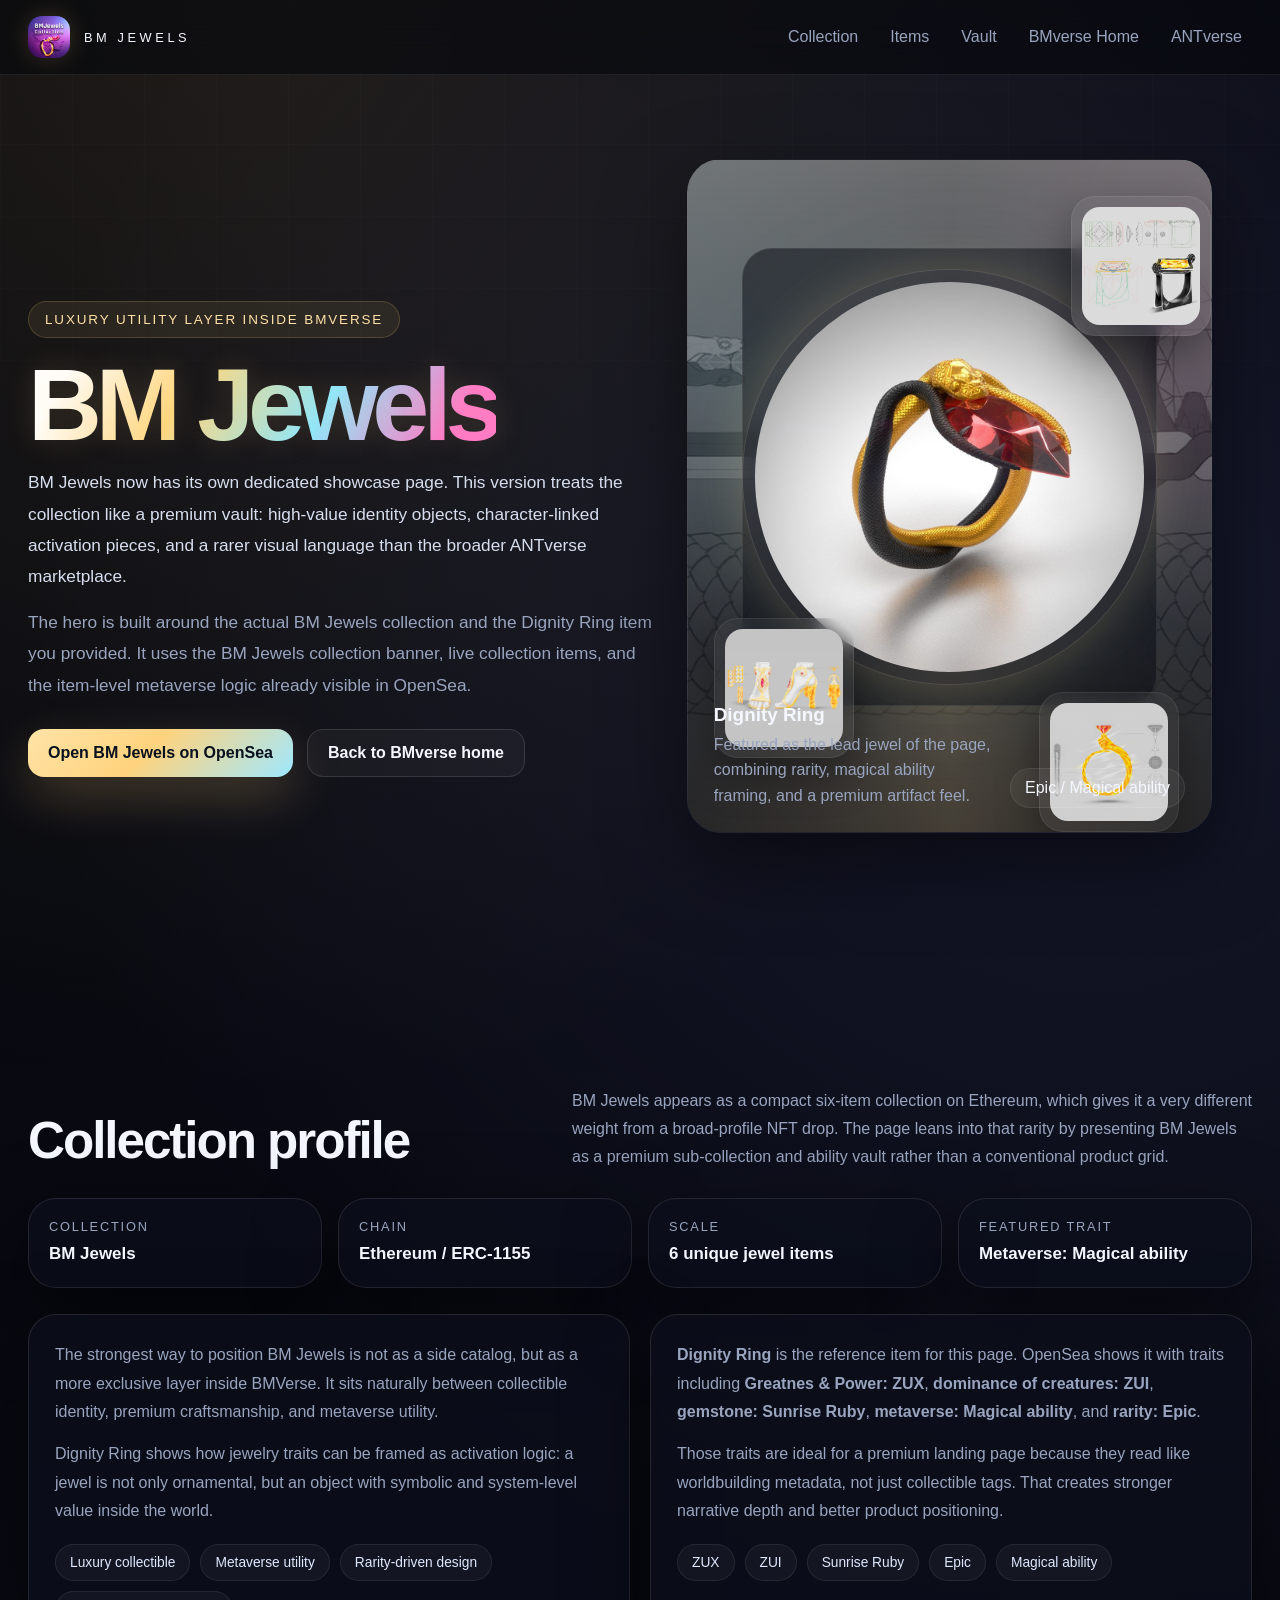
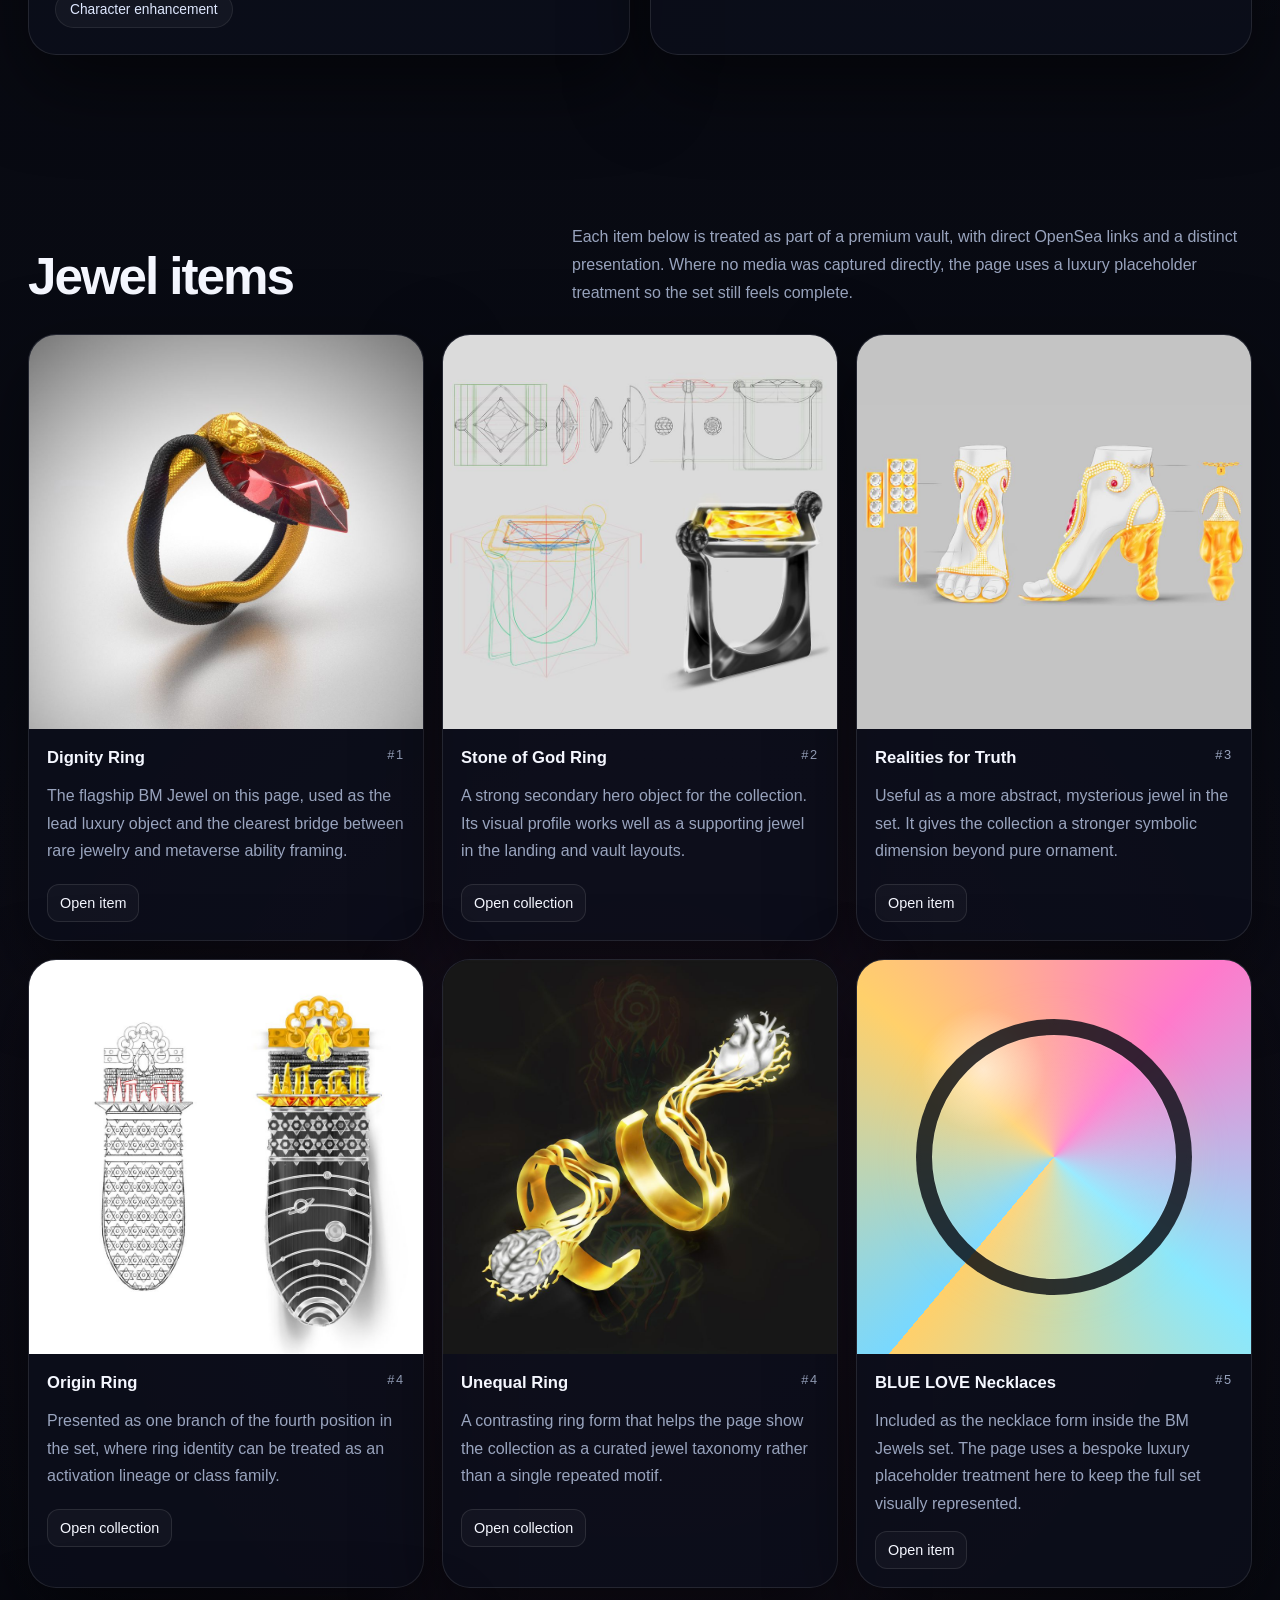
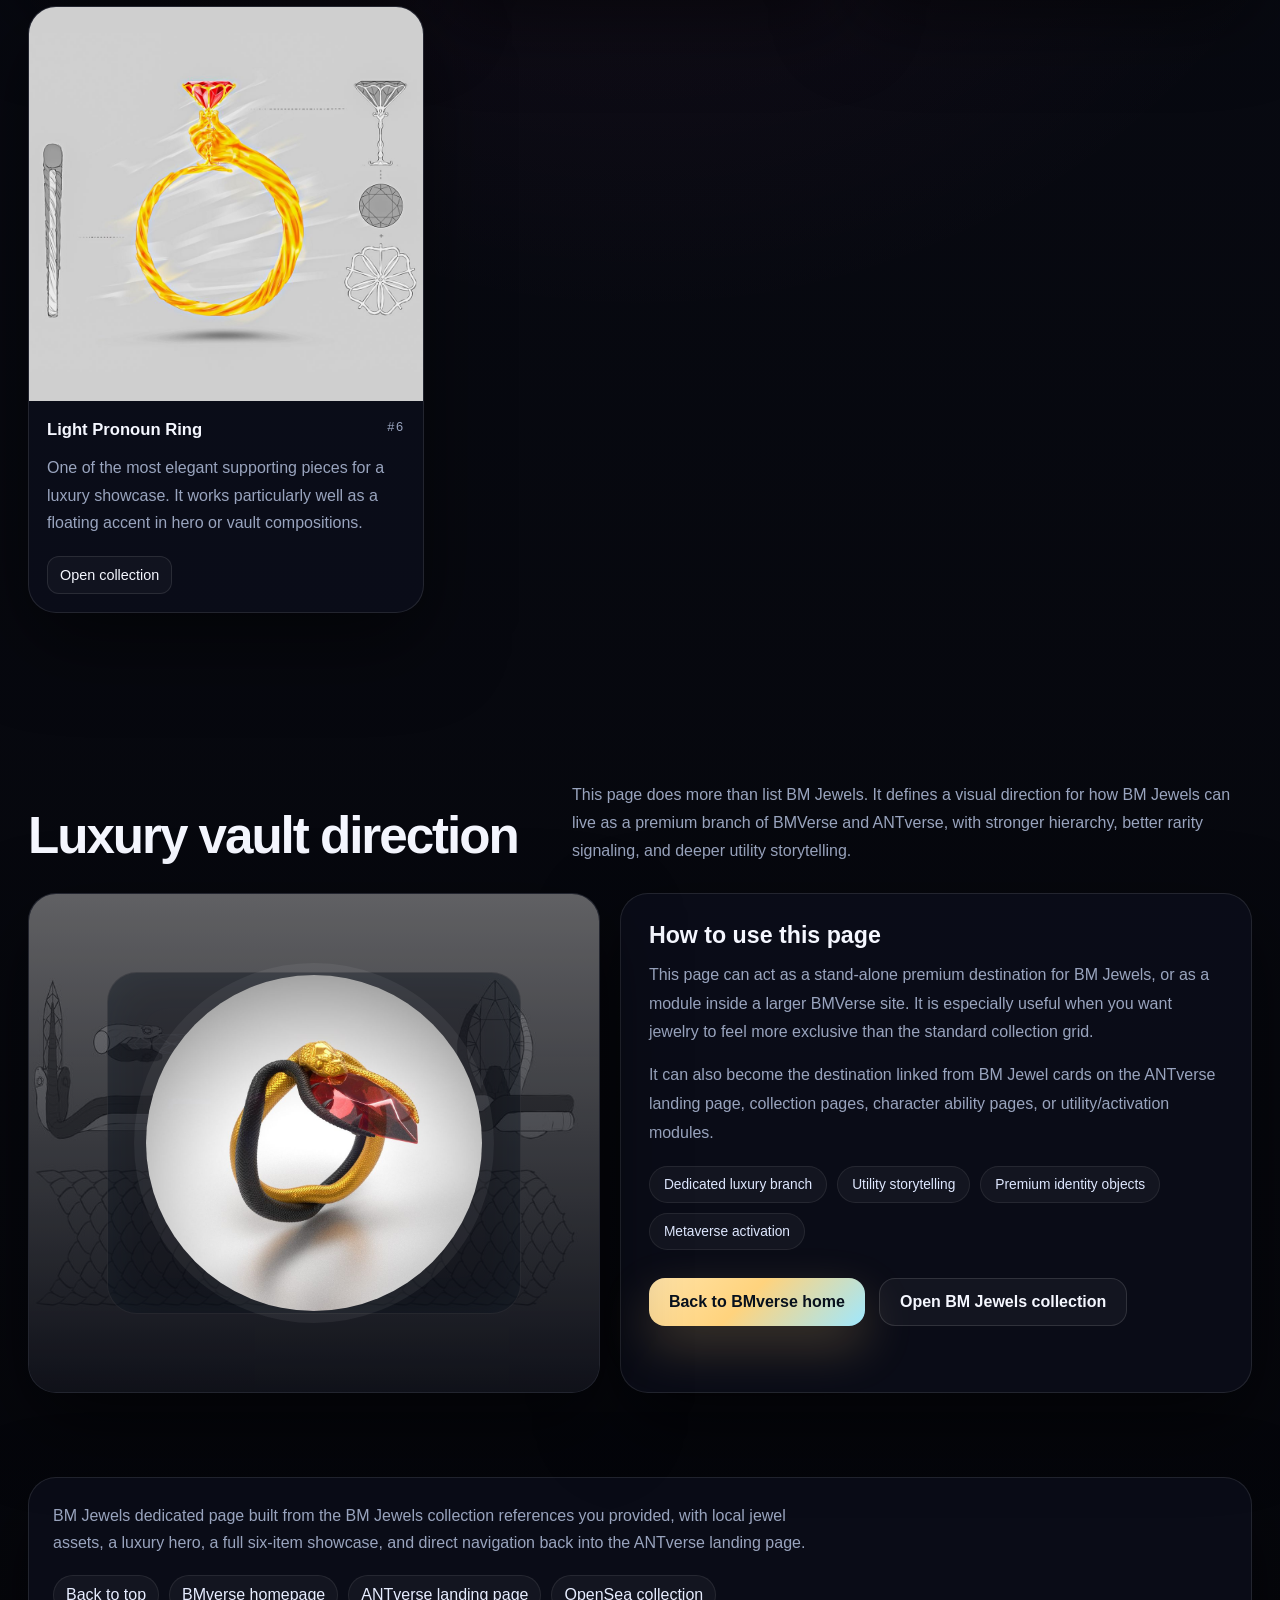
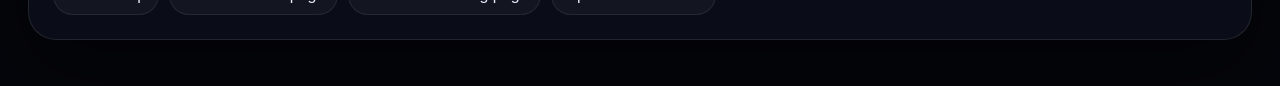
==== bm_jewels.html @ e2ac5c3d "Deploy BMverse site and pages" ====
<!DOCTYPE html>
<html lang="en">
<head>
  <meta charset="UTF-8" />
  <meta name="viewport" content="width=device-width, initial-scale=1.0" />
  <title>BM Jewels</title>
  <style>
    :root{
      --bg:#05060b;
      --bg2:#0d1020;
      --panel:rgba(12,15,27,.78);
      --line:rgba(255,255,255,.1);
      --text:#f5f7ff;
      --muted:#99a4be;
      --gold:#ffd37d;
      --cyan:#8ce8ff;
      --pink:#ff6bc7;
      --blue:#7e8dff;
      --shadow:0 30px 80px rgba(0,0,0,.5);
    }
    *{box-sizing:border-box}
    html{scroll-behavior:smooth}
    body{
      margin:0;
      color:var(--text);
      font-family:Inter,Segoe UI,Arial,sans-serif;
      background:
        radial-gradient(circle at 20% 0%, rgba(255,211,125,.1), transparent 22%),
        radial-gradient(circle at 85% 12%, rgba(126,141,255,.12), transparent 24%),
        radial-gradient(circle at 50% 56%, rgba(255,107,199,.08), transparent 28%),
        linear-gradient(180deg,#06070d 0%, #090b14 48%, #05060b 100%);
      overflow-x:hidden;
    }
    body::before{
      content:"";
      position:fixed;
      inset:0;
      background:
        linear-gradient(rgba(255,255,255,.028) 1px, transparent 1px),
        linear-gradient(90deg, rgba(255,255,255,.028) 1px, transparent 1px);
      background-size:72px 72px;
      mask-image:linear-gradient(180deg, rgba(0,0,0,.66), transparent 88%);
      pointer-events:none;
    }
    a{color:inherit}
    .nav{
      position:sticky;
      top:0;
      z-index:30;
      backdrop-filter:blur(16px);
      background:rgba(5,7,12,.6);
      border-bottom:1px solid rgba(255,255,255,.08);
    }
    .nav-inner, section, footer{
      max-width:1320px;
      margin:0 auto;
      padding-left:28px;
      padding-right:28px;
    }
    .nav-inner{
      min-height:74px;
      display:flex;
      align-items:center;
      justify-content:space-between;
      gap:18px;
    }
    .brand{
      display:flex;
      align-items:center;
      gap:14px;
      letter-spacing:.28em;
      text-transform:uppercase;
      font-size:.8rem;
    }
    .brand img{
      width:42px;
      height:42px;
      border-radius:14px;
      box-shadow:0 0 24px rgba(255,211,125,.18);
    }
    .nav-links{
      display:flex;
      flex-wrap:wrap;
      gap:12px;
    }
    .nav-links a{
      text-decoration:none;
      color:var(--muted);
      padding:8px 10px;
      border-radius:10px;
      transition:.25s ease;
    }
    .nav-links a:hover{
      color:var(--text);
      background:rgba(255,255,255,.04);
    }
    section{padding-top:84px; padding-bottom:84px}
    .hero{
      min-height:calc(100vh - 74px);
      display:grid;
      grid-template-columns:1.05fr .95fr;
      gap:34px;
      align-items:center;
    }
    .eyebrow{
      display:inline-flex;
      padding:10px 16px;
      border-radius:999px;
      border:1px solid rgba(255,211,125,.18);
      background:rgba(255,211,125,.08);
      color:#ffe2a7;
      text-transform:uppercase;
      font-size:.84rem;
      letter-spacing:.14em;
    }
    h1{
      margin:18px 0 14px;
      font-size:clamp(3.6rem,8vw,7rem);
      line-height:.95;
      letter-spacing:-.06em;
    }
    .gradient{
      background:linear-gradient(120deg,#ffffff 10%, #ffd77f 34%, #8ce8ff 62%, #ff78c8 88%);
      -webkit-background-clip:text;
      background-clip:text;
      color:transparent;
      text-shadow:0 0 30px rgba(255,211,125,.15);
    }
    .lead{
      color:#d7deee;
      line-height:1.82;
      font-size:1.08rem;
      max-width:720px;
      margin:0 0 14px;
    }
    .lead.alt{color:var(--muted)}
    .cta-row{
      display:flex;
      flex-wrap:wrap;
      gap:14px;
      margin-top:28px;
    }
    .btn{
      display:inline-flex;
      align-items:center;
      justify-content:center;
      text-decoration:none;
      padding:14px 20px;
      border-radius:16px;
      font-weight:700;
      transition:transform .25s ease, box-shadow .25s ease;
    }
    .btn:hover{transform:translateY(-2px)}
    .btn.primary{
      color:#08111d;
      background:linear-gradient(135deg,#ffe3a8,#ffd37d 45%,#9fe8ff);
      box-shadow:0 20px 50px rgba(255,211,125,.22);
    }
    .btn.secondary{
      color:var(--text);
      border:1px solid rgba(255,255,255,.12);
      background:rgba(255,255,255,.04);
    }
    .hero-visual{
      position:relative;
      min-height:760px;
    }
    .hero-frame{
      position:absolute;
      inset:0 40px 86px 0;
      overflow:hidden;
      border-radius:34px;
      border:1px solid rgba(255,255,255,.08);
      background:
        linear-gradient(180deg, rgba(7,10,18,.18), rgba(7,10,18,.88)),
        url('assets/antverse/bmjewels/collection_banner.jpg') center/cover no-repeat;
      box-shadow:var(--shadow);
    }
    .hero-frame::before{
      content:"";
      position:absolute;
      inset:-18%;
      background:conic-gradient(from 180deg, rgba(255,211,125,.2), transparent, rgba(140,232,255,.13), transparent, rgba(255,107,199,.12), transparent, rgba(255,211,125,.2));
      animation:spin 18s linear infinite;
      mix-blend-mode:screen;
    }
    .hero-ring{
      position:absolute;
      inset:88px 54px 126px 54px;
      display:flex;
      align-items:center;
      justify-content:center;
      z-index:2;
      border-radius:30px;
      background:rgba(8,11,18,.5);
      border:1px solid rgba(255,255,255,.08);
      backdrop-filter:blur(12px);
    }
    .hero-ring img{
      width:min(100%, 450px);
      aspect-ratio:1/1;
      object-fit:cover;
      border-radius:50%;
      border:12px solid rgba(255,255,255,.06);
      box-shadow:
        0 0 0 1px rgba(255,255,255,.08),
        0 0 50px rgba(255,211,125,.2),
        0 0 120px rgba(140,232,255,.1);
    }
    .float-card{
      position:absolute;
      width:140px;
      height:140px;
      padding:10px;
      border-radius:24px;
      overflow:hidden;
      background:rgba(255,255,255,.04);
      border:1px solid rgba(255,255,255,.08);
      backdrop-filter:blur(10px);
      box-shadow:0 18px 40px rgba(0,0,0,.36);
      animation:float 8s ease-in-out infinite;
      z-index:3;
    }
    .float-card img{
      width:100%;
      height:100%;
      object-fit:cover;
      border-radius:18px;
      display:block;
    }
    .f1{top:36px; right:0}
    .f2{right:32px; bottom:0; animation-delay:-2s}
    .f3{left:26px; bottom:74px; animation-delay:-4s}
    .hero-note{
      position:absolute;
      left:26px;
      right:26px;
      bottom:24px;
      z-index:4;
      display:flex;
      justify-content:space-between;
      gap:16px;
      align-items:end;
    }
    .hero-note strong{display:block; margin-bottom:6px; font-size:1.18rem}
    .hero-note span{color:var(--muted); line-height:1.58; max-width:420px}
    .pill{
      padding:10px 14px;
      border-radius:999px;
      background:rgba(255,255,255,.05);
      border:1px solid rgba(255,255,255,.08);
      white-space:nowrap;
    }
    .section-head{
      display:flex;
      justify-content:space-between;
      align-items:end;
      gap:20px;
      margin-bottom:28px;
    }
    .section-head h2{
      margin:0;
      font-size:clamp(2rem,4vw,3.5rem);
      letter-spacing:-.04em;
    }
    .section-head p{
      margin:0;
      color:var(--muted);
      line-height:1.74;
      max-width:680px;
    }
    .card{
      background:var(--panel);
      border:1px solid var(--line);
      border-radius:28px;
      box-shadow:var(--shadow);
    }
    .stats{
      display:grid;
      grid-template-columns:repeat(4,minmax(0,1fr));
      gap:16px;
    }
    .stat{
      padding:20px;
    }
    .stat span{
      display:block;
      color:var(--muted);
      font-size:.8rem;
      letter-spacing:.14em;
      text-transform:uppercase;
      margin-bottom:8px;
    }
    .stat strong{
      font-size:1.06rem;
      line-height:1.45;
    }
    .intro-grid{
      display:grid;
      grid-template-columns:1fr 1fr;
      gap:20px;
      margin-top:26px;
    }
    .intro-copy,
    .trait-panel{
      padding:26px;
    }
    .intro-copy p,
    .trait-panel p{
      margin:0 0 14px;
      color:var(--muted);
      line-height:1.78;
    }
    .tag-row{
      display:flex;
      flex-wrap:wrap;
      gap:10px;
      margin-top:18px;
    }
    .tag{
      padding:10px 14px;
      border-radius:999px;
      background:rgba(255,255,255,.04);
      border:1px solid rgba(255,255,255,.08);
      color:#dfe8ff;
      font-size:.86rem;
    }
    .items-grid{
      display:grid;
      grid-template-columns:repeat(3,minmax(0,1fr));
      gap:18px;
    }
    .item-card{
      overflow:hidden;
      transition:transform .3s ease, border-color .3s ease, box-shadow .3s ease;
    }
    .item-card:hover{
      transform:translateY(-6px);
      border-color:rgba(255,211,125,.18);
      box-shadow:0 34px 90px rgba(0,0,0,.55);
    }
    .item-media{
      aspect-ratio:1/1;
      position:relative;
      overflow:hidden;
      background:linear-gradient(180deg, rgba(255,255,255,.06), rgba(255,255,255,.02));
    }
    .item-media img{
      width:100%;
      height:100%;
      object-fit:cover;
      display:block;
      transition:transform .6s ease;
    }
    .item-card:hover .item-media img{transform:scale(1.06)}
    .item-media.placeholder{
      display:flex;
      align-items:center;
      justify-content:center;
      background:
        radial-gradient(circle at 32% 28%, rgba(255,255,255,.6), transparent 16%),
        conic-gradient(from 220deg, #78d8ff, #ffd06b, #ff7acb, #89e8ff, #ffd06b);
      position:relative;
    }
    .item-media.placeholder::before{
      content:"";
      width:62%;
      height:62%;
      border-radius:50%;
      border:16px solid rgba(8,10,16,.82);
      box-shadow:
        inset 0 0 0 1px rgba(255,255,255,.08),
        0 0 40px rgba(255,211,125,.18);
      background:radial-gradient(circle, rgba(255,255,255,.18), rgba(255,255,255,.02));
    }
    .item-body{
      padding:18px;
    }
    .item-top{
      display:flex;
      justify-content:space-between;
      gap:12px;
      align-items:start;
      margin-bottom:12px;
    }
    .item-top strong{
      font-size:1.04rem;
      line-height:1.38;
    }
    .item-top span{
      color:var(--muted);
      font-size:.8rem;
      text-transform:uppercase;
      letter-spacing:.14em;
    }
    .item-body p{
      margin:0 0 14px;
      color:var(--muted);
      line-height:1.72;
      min-height:88px;
    }
    .item-links{
      display:flex;
      flex-wrap:wrap;
      gap:10px;
    }
    .ghost{
      text-decoration:none;
      color:var(--text);
      padding:10px 12px;
      border-radius:12px;
      border:1px solid rgba(255,255,255,.1);
      background:rgba(255,255,255,.03);
      font-size:.9rem;
      transition:.25s ease;
    }
    .ghost:hover{
      border-color:rgba(255,211,125,.2);
      background:rgba(255,211,125,.07);
    }
    .vault{
      display:grid;
      grid-template-columns:.95fr 1.05fr;
      gap:20px;
      align-items:stretch;
    }
    .vault-visual{
      min-height:500px;
      position:relative;
      overflow:hidden;
      padding:18px;
    }
    .vault-visual::before{
      content:"";
      position:absolute;
      inset:0;
      background:
        linear-gradient(180deg, rgba(8,10,18,.12), rgba(8,10,18,.92)),
        url('assets/antverse/bmjewels/collection_banner.jpg') center/cover no-repeat;
      opacity:.85;
    }
    .vault-core{
      position:absolute;
      inset:78px;
      border-radius:30px;
      border:1px solid rgba(255,255,255,.08);
      background:rgba(8,10,18,.46);
      display:flex;
      align-items:center;
      justify-content:center;
      box-shadow:inset 0 0 50px rgba(140,232,255,.05);
    }
    .vault-core img{
      width:min(100%, 360px);
      aspect-ratio:1/1;
      object-fit:cover;
      border-radius:50%;
      border:12px solid rgba(255,255,255,.06);
    }
    .vault-copy{
      padding:28px;
    }
    .vault-copy h3{
      margin:0 0 12px;
      font-size:1.45rem;
    }
    .vault-copy p{
      margin:0 0 14px;
      color:var(--muted);
      line-height:1.8;
    }
    footer{
      padding-top:0;
      padding-bottom:46px;
    }
    .footer-card{
      padding:24px;
      display:flex;
      justify-content:space-between;
      gap:18px;
      flex-wrap:wrap;
    }
    .footer-card p{
      margin:0;
      color:var(--muted);
      line-height:1.72;
      max-width:760px;
    }
    .footer-links{
      display:flex;
      flex-wrap:wrap;
      gap:10px;
    }
    .footer-links a{
      text-decoration:none;
      color:#e7edff;
      padding:10px 12px;
      border-radius:999px;
      background:rgba(255,255,255,.04);
      border:1px solid rgba(255,255,255,.08);
    }
    [data-reveal]{
      opacity:0;
      transform:translateY(24px);
      transition:opacity .8s ease, transform .8s ease;
    }
    [data-reveal].visible{
      opacity:1;
      transform:none;
    }
    @keyframes float{
      0%,100%{transform:translateY(0)}
      50%{transform:translateY(-14px)}
    }
    @keyframes spin{
      from{transform:rotate(0deg)}
      to{transform:rotate(360deg)}
    }
    @media (max-width:1120px){
      .hero,.intro-grid,.vault,.section-head{grid-template-columns:1fr}
      .stats,.items-grid{grid-template-columns:repeat(2,minmax(0,1fr))}
      .hero-note{flex-direction:column; align-items:flex-start}
    }
    @media (max-width:760px){
      .nav-inner, section, footer{padding-left:18px; padding-right:18px}
      .nav-links{display:none}
      .stats,.items-grid{grid-template-columns:1fr}
      .hero-visual{min-height:760px}
      .hero-frame{inset:0 0 180px 0}
      .hero-ring{inset:90px 24px 150px 24px}
      .float-card{width:104px; height:104px}
      .vault-core{inset:50px}
    }
  </style>
</head>
<body id="top">
  <nav class="nav">
    <div class="nav-inner">
      <a class="brand" href="index.html" style="text-decoration:none;color:inherit">
        <img src="assets/antverse/bmjewels/collection_logo.png" alt="BM Jewels logo" />
        <span>BM Jewels</span>
      </a>
      <div class="nav-links">
        <a href="#collection">Collection</a>
        <a href="#items">Items</a>
        <a href="#vault">Vault</a>
        <a href="index.html">BMverse Home</a>
        <a href="antverse_one_page.html">ANTverse</a>
      </div>
    </div>
  </nav>

  <section class="hero">
    <div data-reveal>
      <div class="eyebrow">Luxury utility layer inside BMVerse</div>
      <h1><span class="gradient">BM Jewels</span></h1>
      <p class="lead">BM Jewels now has its own dedicated showcase page. This version treats the collection like a premium vault: high-value identity objects, character-linked activation pieces, and a rarer visual language than the broader ANTverse marketplace.</p>
      <p class="lead alt">The hero is built around the actual BM Jewels collection and the Dignity Ring item you provided. It uses the BM Jewels collection banner, live collection items, and the item-level metaverse logic already visible in OpenSea.</p>
      <div class="cta-row">
        <a class="btn primary" href="https://opensea.io/zh-CN/collection/bm-jewels/activity?search[stringTraits][0][name]=metaverse&search[stringTraits][0][values][0]=Magical+ability&search[sortAscending]=true&search[sortBy]=UNIT_PRICE&tab=items" target="_blank" rel="noreferrer">Open BM Jewels on OpenSea</a>
        <a class="btn secondary" href="index.html">Back to BMverse home</a>
      </div>
    </div>

    <div class="hero-visual" data-reveal>
      <div class="hero-frame">
        <div class="hero-ring">
          <img src="assets/antverse/bmjewels/dignity_ring.jpg" alt="Dignity Ring" />
        </div>
        <div class="float-card f1"><img src="assets/antverse/bmjewels/stone_of_god_ring.jpg" alt="Stone of God Ring" /></div>
        <div class="float-card f2"><img src="assets/antverse/bmjewels/light_pronoun_ring.jpg" alt="Light Pronoun Ring" /></div>
        <div class="float-card f3"><img src="assets/antverse/bmjewels/realities_for_truth.jpg" alt="Realities for Truth" /></div>
        <div class="hero-note">
          <div>
            <strong>Dignity Ring</strong>
            <span>Featured as the lead jewel of the page, combining rarity, magical ability framing, and a premium artifact feel.</span>
          </div>
          <div class="pill">Epic / Magical ability</div>
        </div>
      </div>
    </div>
  </section>

  <section id="collection">
    <div class="section-head" data-reveal>
      <h2>Collection profile</h2>
      <p>BM Jewels appears as a compact six-item collection on Ethereum, which gives it a very different weight from a broad-profile NFT drop. The page leans into that rarity by presenting BM Jewels as a premium sub-collection and ability vault rather than a conventional product grid.</p>
    </div>
    <div class="stats">
      <div class="stat card" data-reveal><span>Collection</span><strong>BM Jewels</strong></div>
      <div class="stat card" data-reveal><span>Chain</span><strong>Ethereum / ERC-1155</strong></div>
      <div class="stat card" data-reveal><span>Scale</span><strong>6 unique jewel items</strong></div>
      <div class="stat card" data-reveal><span>Featured trait</span><strong>Metaverse: Magical ability</strong></div>
    </div>
    <div class="intro-grid">
      <div class="intro-copy card" data-reveal>
        <p>The strongest way to position BM Jewels is not as a side catalog, but as a more exclusive layer inside BMVerse. It sits naturally between collectible identity, premium craftsmanship, and metaverse utility.</p>
        <p>Dignity Ring shows how jewelry traits can be framed as activation logic: a jewel is not only ornamental, but an object with symbolic and system-level value inside the world.</p>
        <div class="tag-row">
          <span class="tag">Luxury collectible</span>
          <span class="tag">Metaverse utility</span>
          <span class="tag">Rarity-driven design</span>
          <span class="tag">Character enhancement</span>
        </div>
      </div>
      <div class="trait-panel card" data-reveal>
        <p><strong>Dignity Ring</strong> is the reference item for this page. OpenSea shows it with traits including <strong>Greatnes &amp; Power: ZUX</strong>, <strong>dominance of creatures: ZUI</strong>, <strong>gemstone: Sunrise Ruby</strong>, <strong>metaverse: Magical ability</strong>, and <strong>rarity: Epic</strong>.</p>
        <p>Those traits are ideal for a premium landing page because they read like worldbuilding metadata, not just collectible tags. That creates stronger narrative depth and better product positioning.</p>
        <div class="tag-row">
          <span class="tag">ZUX</span>
          <span class="tag">ZUI</span>
          <span class="tag">Sunrise Ruby</span>
          <span class="tag">Epic</span>
          <span class="tag">Magical ability</span>
        </div>
      </div>
    </div>
  </section>

  <section id="items">
    <div class="section-head" data-reveal>
      <h2>Jewel items</h2>
      <p>Each item below is treated as part of a premium vault, with direct OpenSea links and a distinct presentation. Where no media was captured directly, the page uses a luxury placeholder treatment so the set still feels complete.</p>
    </div>
    <div class="items-grid">
      <article class="item-card card" id="dignity-ring" data-reveal>
        <div class="item-media"><img src="assets/antverse/bmjewels/dignity_ring.jpg" alt="Dignity Ring" /></div>
        <div class="item-body">
          <div class="item-top"><strong>Dignity Ring</strong><span>#1</span></div>
          <p>The flagship BM Jewel on this page, used as the lead luxury object and the clearest bridge between rare jewelry and metaverse ability framing.</p>
          <div class="item-links">
            <a class="ghost" href="https://opensea.io/zh-CN/item/ethereum/0x495f947276749ce646f68ac8c248420045cb7b5e/94780497993465599050485820079768614914578089821675988125085530589339318222849" target="_blank" rel="noreferrer">Open item</a>
          </div>
        </div>
      </article>

      <article class="item-card card" id="stone-of-god-ring" data-reveal>
        <div class="item-media"><img src="assets/antverse/bmjewels/stone_of_god_ring.jpg" alt="Stone of God Ring" /></div>
        <div class="item-body">
          <div class="item-top"><strong>Stone of God Ring</strong><span>#2</span></div>
          <p>A strong secondary hero object for the collection. Its visual profile works well as a supporting jewel in the landing and vault layouts.</p>
          <div class="item-links">
            <a class="ghost" href="https://opensea.io/zh-CN/collection/bm-jewels/activity?search[stringTraits][0][name]=metaverse&search[stringTraits][0][values][0]=Magical+ability&search[sortAscending]=true&search[sortBy]=UNIT_PRICE&tab=items" target="_blank" rel="noreferrer">Open collection</a>
          </div>
        </div>
      </article>

      <article class="item-card card" id="realities-for-truth" data-reveal>
        <div class="item-media"><img src="assets/antverse/bmjewels/realities_for_truth.jpg" alt="Realities for Truth" /></div>
        <div class="item-body">
          <div class="item-top"><strong>Realities for Truth</strong><span>#3</span></div>
          <p>Useful as a more abstract, mysterious jewel in the set. It gives the collection a stronger symbolic dimension beyond pure ornament.</p>
          <div class="item-links">
            <a class="ghost" href="https://opensea.io/zh-CN/item/ethereum/0x495f947276749ce646f68ac8c248420045cb7b5e/94780497993465599050485820079768614914578089821675988125085530592637853106177" target="_blank" rel="noreferrer">Open item</a>
          </div>
        </div>
      </article>

      <article class="item-card card" id="origin-ring" data-reveal>
        <div class="item-media"><img src="assets/antverse/bmjewels/origin_ring.jpg" alt="Origin Ring" /></div>
        <div class="item-body">
          <div class="item-top"><strong>Origin Ring</strong><span>#4</span></div>
          <p>Presented as one branch of the fourth position in the set, where ring identity can be treated as an activation lineage or class family.</p>
          <div class="item-links">
            <a class="ghost" href="https://opensea.io/zh-CN/collection/bm-jewels/activity?search[stringTraits][0][name]=metaverse&search[stringTraits][0][values][0]=Magical+ability&search[sortAscending]=true&search[sortBy]=UNIT_PRICE&tab=items" target="_blank" rel="noreferrer">Open collection</a>
          </div>
        </div>
      </article>

      <article class="item-card card" id="unequal-ring" data-reveal>
        <div class="item-media"><img src="assets/antverse/bmjewels/unequal_ring.jpg" alt="Unequal Ring" /></div>
        <div class="item-body">
          <div class="item-top"><strong>Unequal Ring</strong><span>#4</span></div>
          <p>A contrasting ring form that helps the page show the collection as a curated jewel taxonomy rather than a single repeated motif.</p>
          <div class="item-links">
            <a class="ghost" href="https://opensea.io/zh-CN/collection/bm-jewels/activity?search[stringTraits][0][name]=metaverse&search[stringTraits][0][values][0]=Magical+ability&search[sortAscending]=true&search[sortBy]=UNIT_PRICE&tab=items" target="_blank" rel="noreferrer">Open collection</a>
          </div>
        </div>
      </article>

      <article class="item-card card" id="blue-love-necklaces" data-reveal>
        <div class="item-media placeholder" aria-label="BLUE LOVE Necklaces luxury placeholder"></div>
        <div class="item-body">
          <div class="item-top"><strong>BLUE LOVE Necklaces</strong><span>#5</span></div>
          <p>Included as the necklace form inside the BM Jewels set. The page uses a bespoke luxury placeholder treatment here to keep the full set visually represented.</p>
          <div class="item-links">
            <a class="ghost" href="https://opensea.io/zh-CN/item/ethereum/0x495f947276749ce646f68ac8c248420045cb7b5e/94780497993465599050485820079768614914578089821675988125085530635518806589441" target="_blank" rel="noreferrer">Open item</a>
          </div>
        </div>
      </article>

      <article class="item-card card" id="light-pronoun-ring" data-reveal>
        <div class="item-media"><img src="assets/antverse/bmjewels/light_pronoun_ring.jpg" alt="Light Pronoun Ring" /></div>
        <div class="item-body">
          <div class="item-top"><strong>Light Pronoun Ring</strong><span>#6</span></div>
          <p>One of the most elegant supporting pieces for a luxury showcase. It works particularly well as a floating accent in hero or vault compositions.</p>
          <div class="item-links">
            <a class="ghost" href="https://opensea.io/zh-CN/collection/bm-jewels/activity?search[stringTraits][0][name]=metaverse&search[stringTraits][0][values][0]=Magical+ability&search[sortAscending]=true&search[sortBy]=UNIT_PRICE&tab=items" target="_blank" rel="noreferrer">Open collection</a>
          </div>
        </div>
      </article>
    </div>
  </section>

  <section id="vault">
    <div class="section-head" data-reveal>
      <h2>Luxury vault direction</h2>
      <p>This page does more than list BM Jewels. It defines a visual direction for how BM Jewels can live as a premium branch of BMVerse and ANTverse, with stronger hierarchy, better rarity signaling, and deeper utility storytelling.</p>
    </div>
    <div class="vault">
      <div class="vault-visual card" data-reveal>
        <div class="vault-core">
          <img src="assets/antverse/bmjewels/dignity_ring.jpg" alt="Dignity Ring vault view" />
        </div>
      </div>
      <div class="vault-copy card" data-reveal>
        <h3>How to use this page</h3>
        <p>This page can act as a stand-alone premium destination for BM Jewels, or as a module inside a larger BMVerse site. It is especially useful when you want jewelry to feel more exclusive than the standard collection grid.</p>
        <p>It can also become the destination linked from BM Jewel cards on the ANTverse landing page, collection pages, character ability pages, or utility/activation modules.</p>
        <div class="tag-row">
          <span class="tag">Dedicated luxury branch</span>
          <span class="tag">Utility storytelling</span>
          <span class="tag">Premium identity objects</span>
          <span class="tag">Metaverse activation</span>
        </div>
        <div class="cta-row">
          <a class="btn primary" href="index.html">Back to BMverse home</a>
          <a class="btn secondary" href="https://opensea.io/zh-CN/collection/bm-jewels/activity?search[stringTraits][0][name]=metaverse&search[stringTraits][0][values][0]=Magical+ability&search[sortAscending]=true&search[sortBy]=UNIT_PRICE&tab=items" target="_blank" rel="noreferrer">Open BM Jewels collection</a>
        </div>
      </div>
    </div>
  </section>

  <footer>
    <div class="footer-card card" data-reveal>
      <p>BM Jewels dedicated page built from the BM Jewels collection references you provided, with local jewel assets, a luxury hero, a full six-item showcase, and direct navigation back into the ANTverse landing page.</p>
      <div class="footer-links">
        <a href="#top">Back to top</a>
        <a href="index.html">BMverse homepage</a>
        <a href="antverse_one_page.html">ANTverse landing page</a>
        <a href="https://opensea.io/zh-CN/collection/bm-jewels/activity?search[stringTraits][0][name]=metaverse&search[stringTraits][0][values][0]=Magical+ability&search[sortAscending]=true&search[sortBy]=UNIT_PRICE&tab=items" target="_blank" rel="noreferrer">OpenSea collection</a>
      </div>
    </div>
  </footer>

  <script>
    const observer = new IntersectionObserver((entries)=>{
      entries.forEach(entry=>{
        if(entry.isIntersecting){
          entry.target.classList.add('visible');
          observer.unobserve(entry.target);
        }
      });
    }, {threshold:.15});
    document.querySelectorAll('[data-reveal]').forEach(el=>observer.observe(el));
  </script>
</body>
</html>
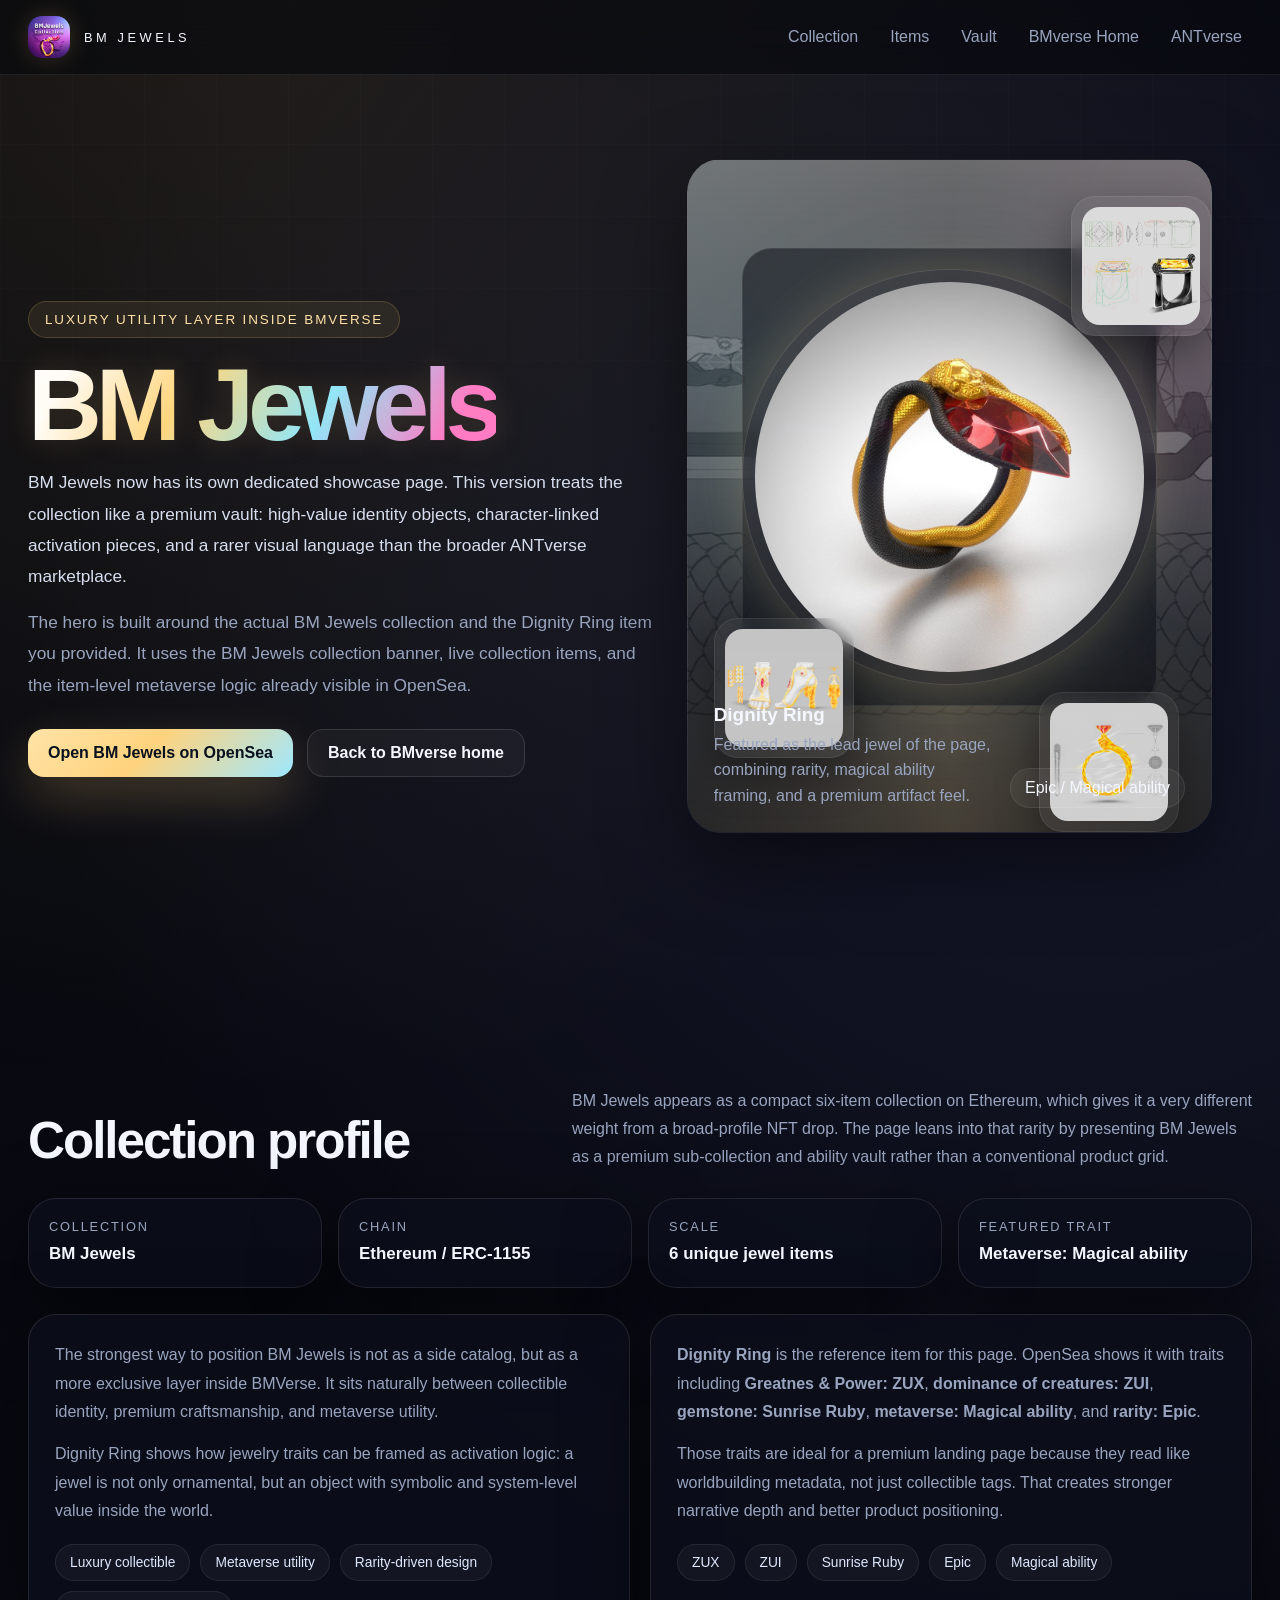
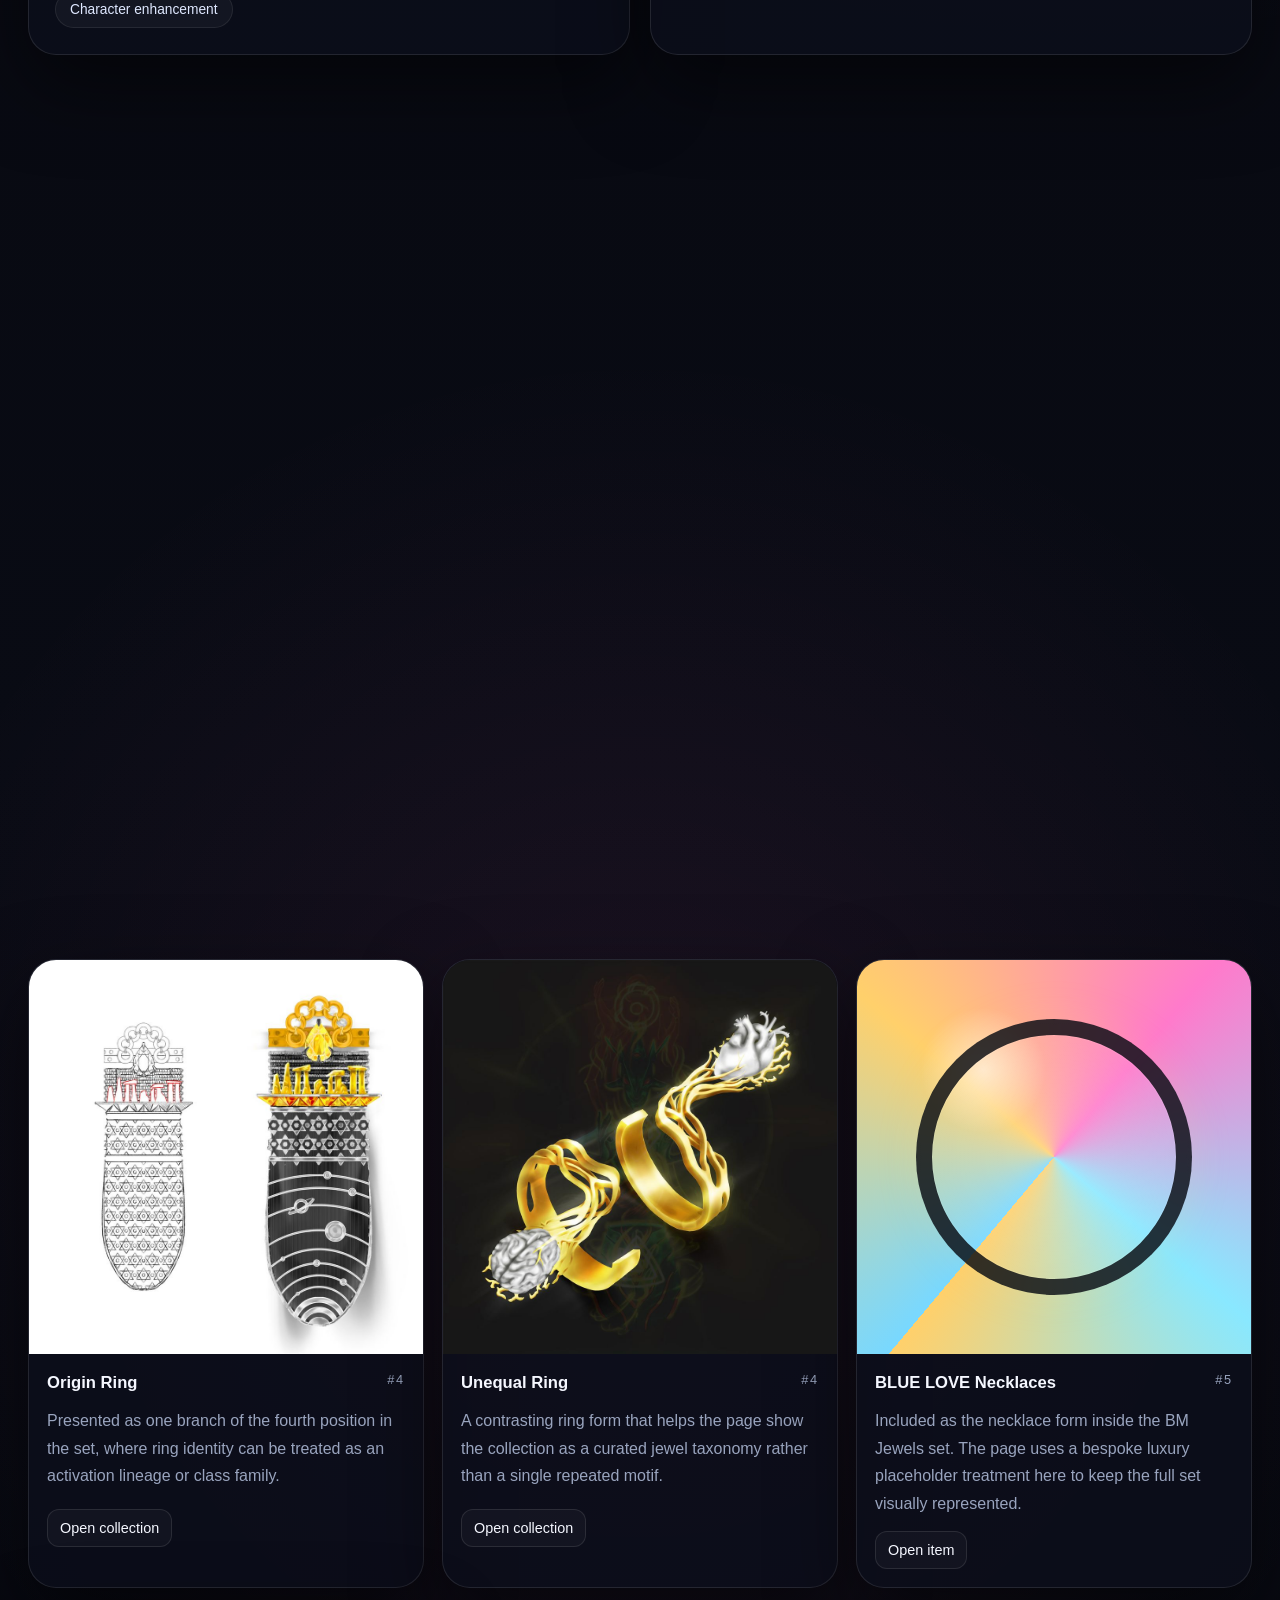
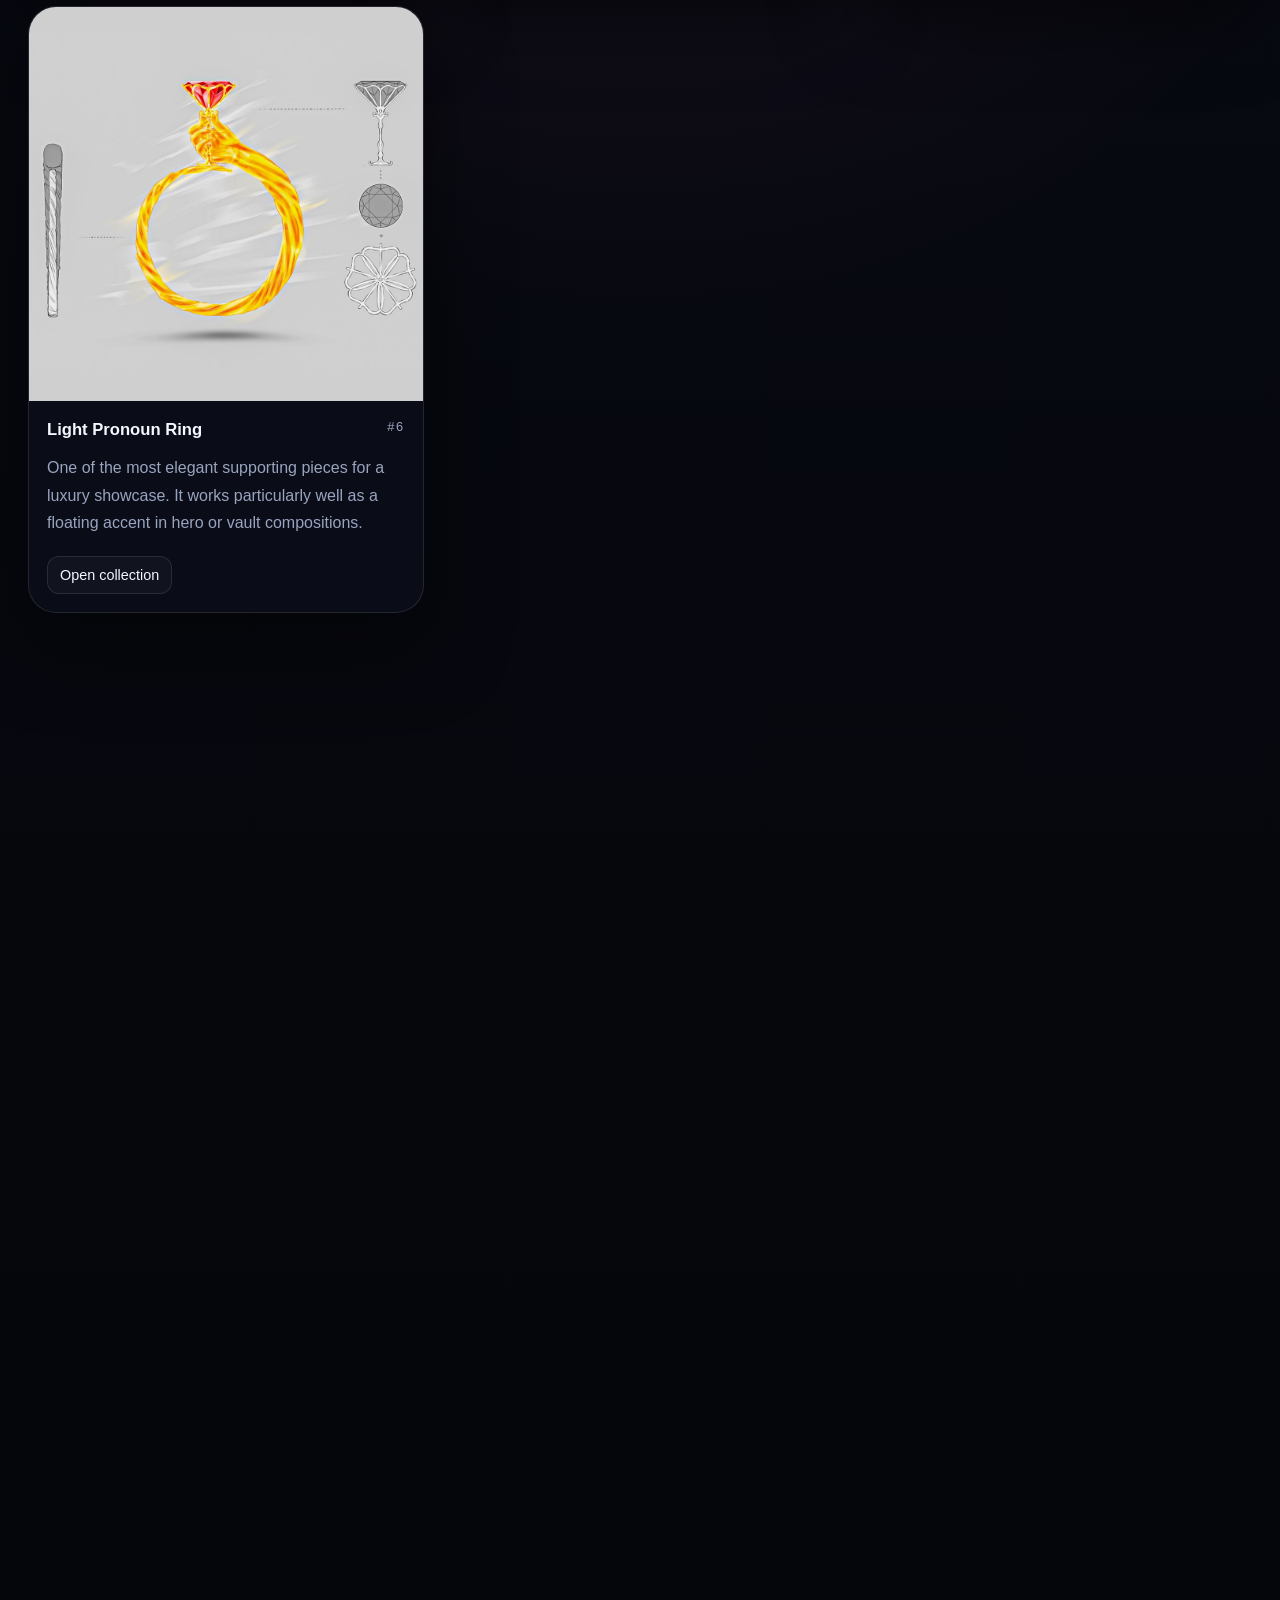
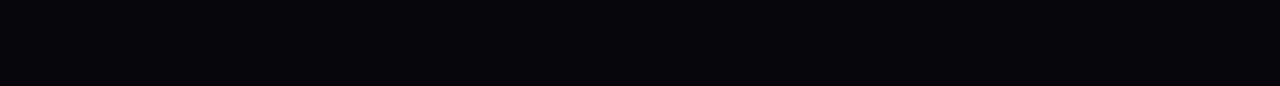
==== commit 7afe2141: "Redesign BMverse and launch the ANTverse marketplace catalog" ====
--- a/bm_jewels.html
+++ b/bm_jewels.html
@@ -545,7 +545,7 @@
         <a href="#items">Items</a>
         <a href="#vault">Vault</a>
         <a href="index.html">BMverse Home</a>
-        <a href="antverse_one_page.html">ANTverse</a>
+        <a href="antverse/">ANTverse</a>
       </div>
     </div>
   </nav>
@@ -737,7 +737,7 @@
       <div class="footer-links">
         <a href="#top">Back to top</a>
         <a href="index.html">BMverse homepage</a>
-        <a href="antverse_one_page.html">ANTverse landing page</a>
+        <a href="antverse/">ANTverse landing page</a>
         <a href="https://opensea.io/zh-CN/collection/bm-jewels/activity?search[stringTraits][0][name]=metaverse&search[stringTraits][0][values][0]=Magical+ability&search[sortAscending]=true&search[sortBy]=UNIT_PRICE&tab=items" target="_blank" rel="noreferrer">OpenSea collection</a>
       </div>
     </div>
